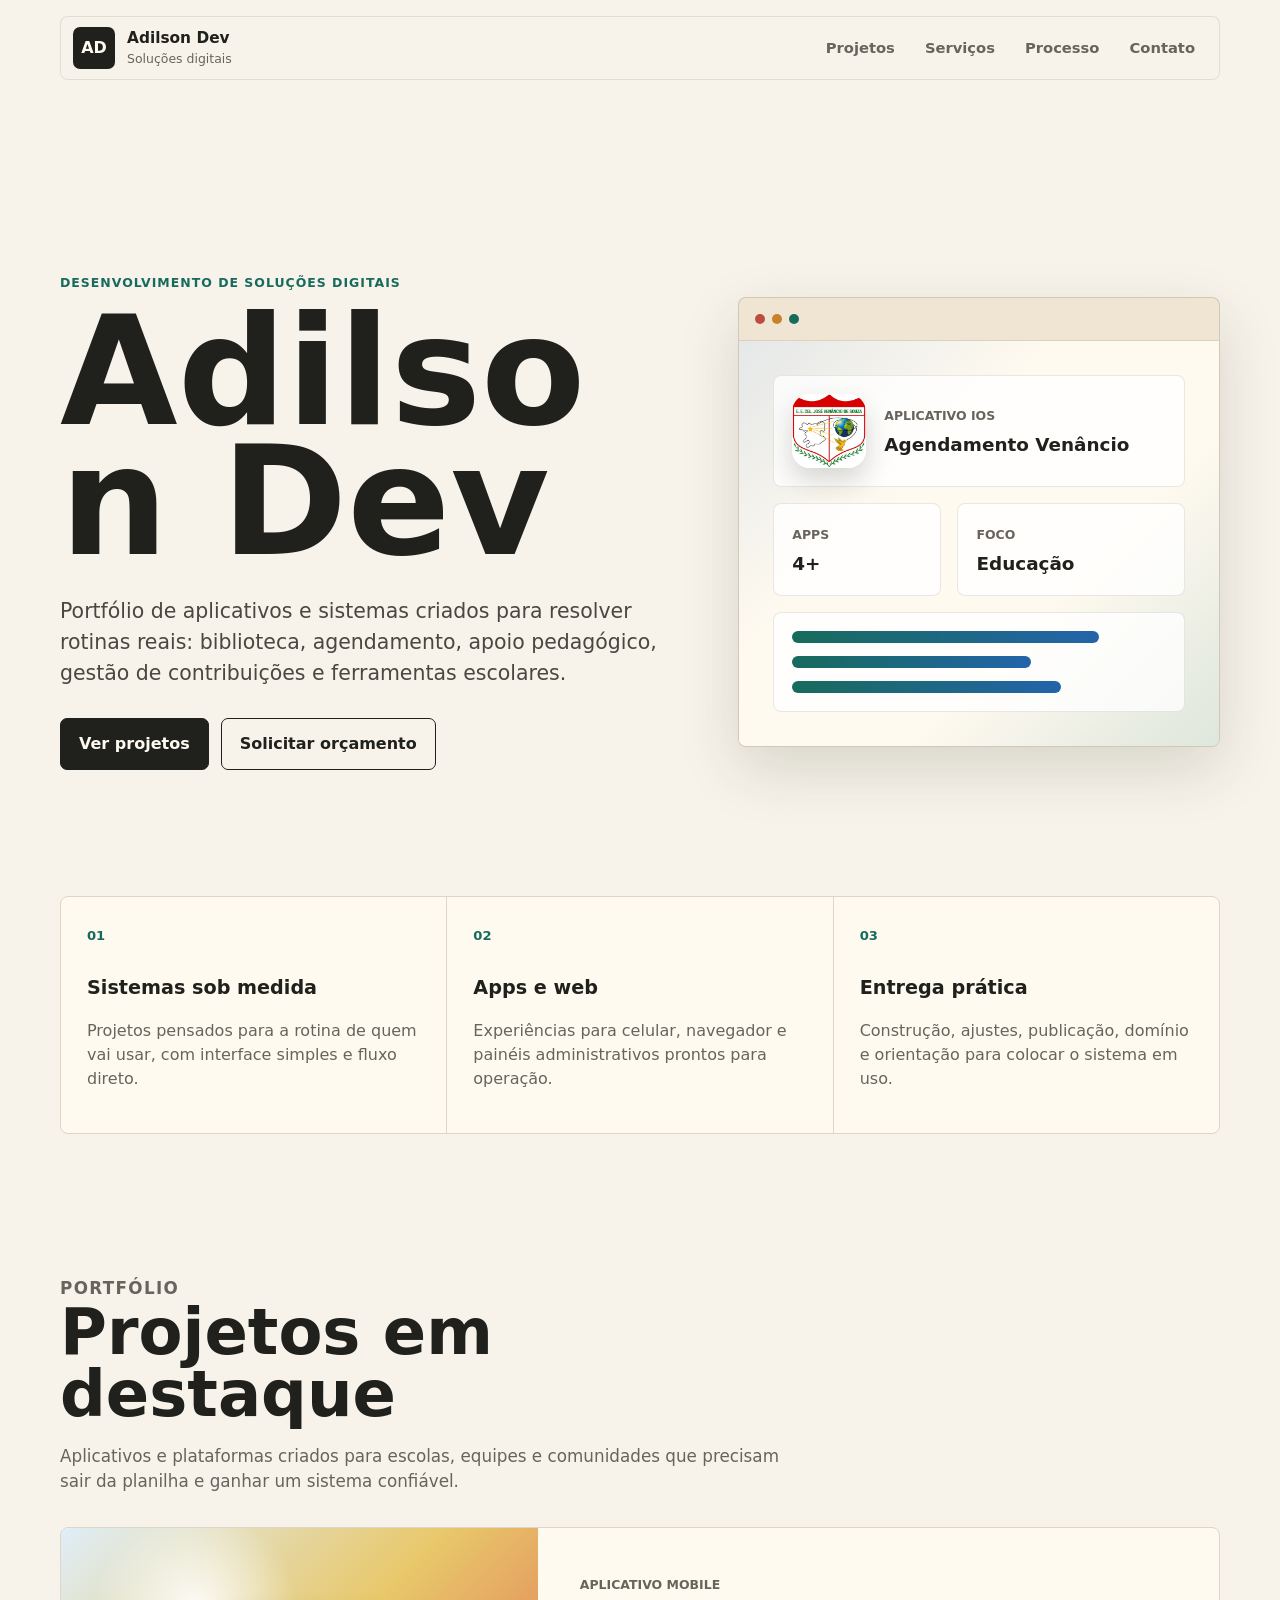
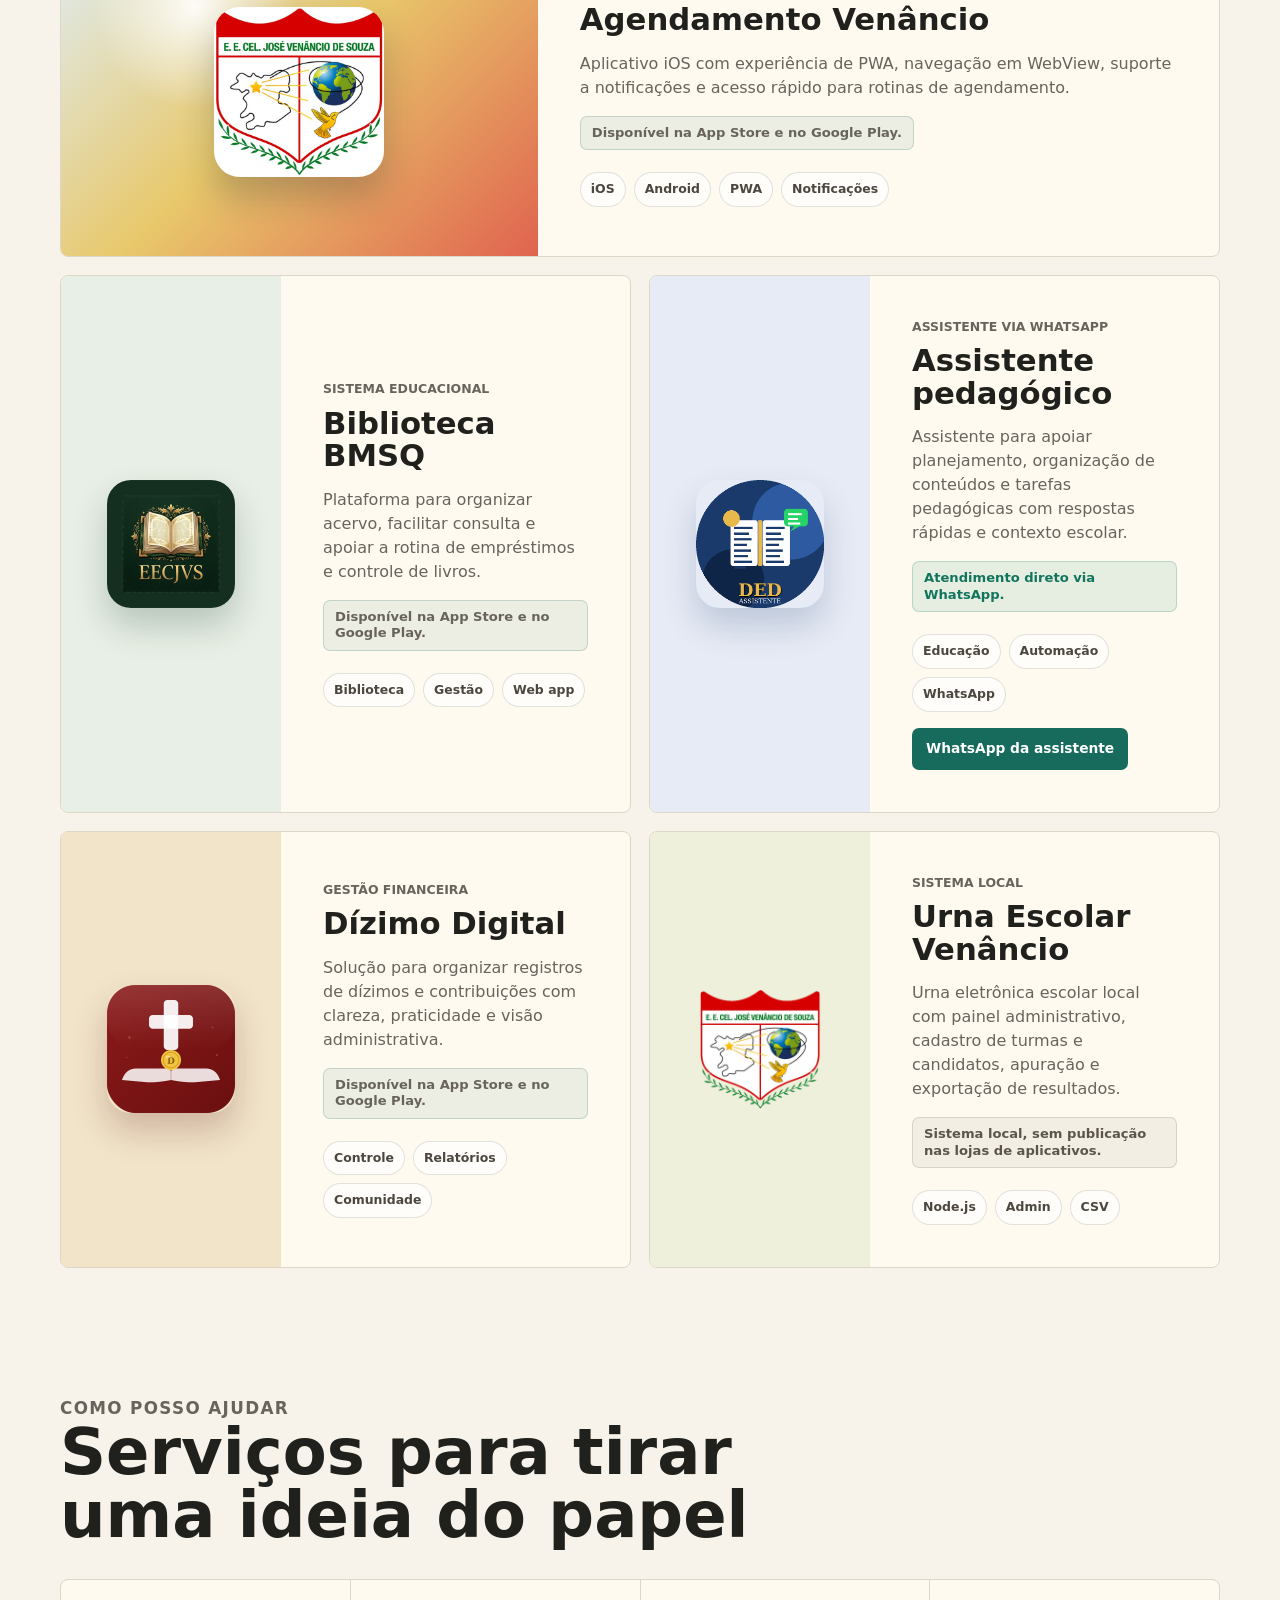
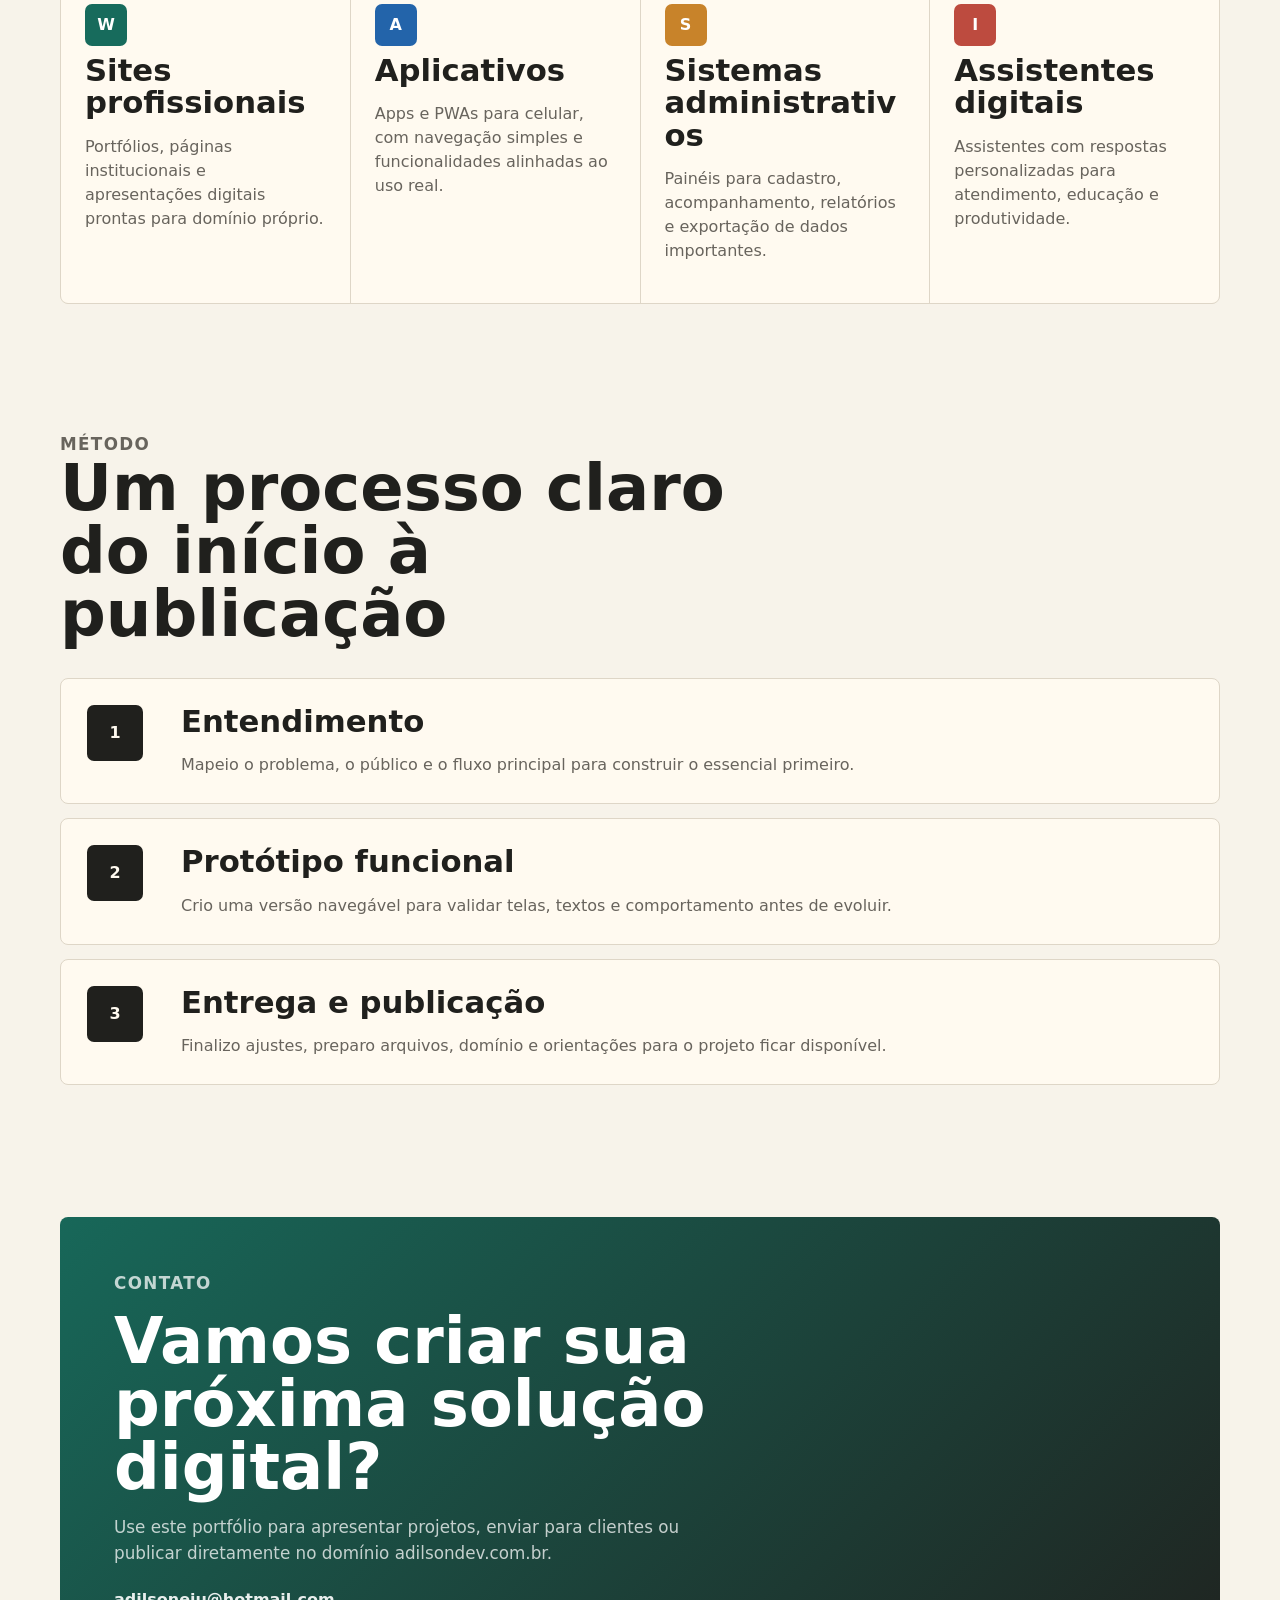
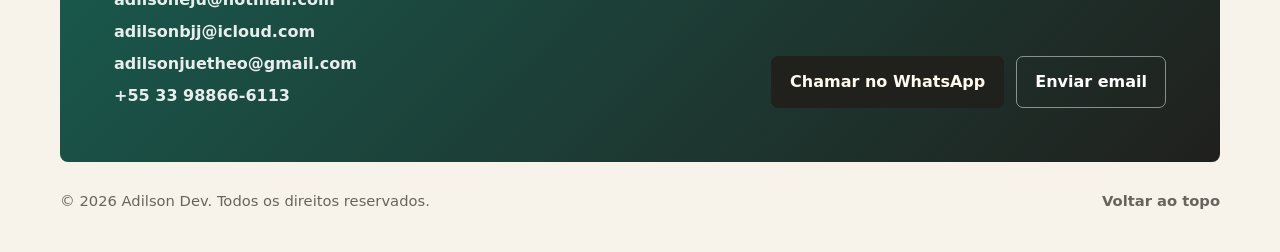
==== index.html @ 45435f34 "Initial portfolio site" ====
<!doctype html>
<html lang="pt-BR">
  <head>
    <meta charset="utf-8">
    <meta name="viewport" content="width=device-width, initial-scale=1">
    <meta name="referrer" content="strict-origin-when-cross-origin">
    <meta http-equiv="Content-Security-Policy" content="default-src 'self'; base-uri 'self'; object-src 'none'; form-action 'none'; img-src 'self' data:; script-src 'self'; style-src 'self' 'unsafe-inline'">
    <title>Adilson Dev | Aplicativos e soluções digitais</title>
    <meta name="description" content="Portfólio profissional Adilson Dev: aplicativos, sistemas educacionais, agendamentos, assistentes e soluções digitais sob medida.">
    <meta name="theme-color" content="#f7f3ea">
    <meta property="og:title" content="Adilson Dev | Portfólio">
    <meta property="og:description" content="Aplicativos e sistemas profissionais para escolas, igrejas, equipes e negócios locais.">
    <meta property="og:type" content="website">
    <meta property="og:url" content="https://adilsondev.com.br">
    <link rel="icon" href="assets/agendamento-venancio-icon.png">
    <link rel="stylesheet" href="styles.css">
  </head>
  <body>
    <header class="site-header" data-header>
      <a class="brand" href="#inicio" aria-label="Ir para o início">
        <span class="brand-mark">AD</span>
        <span>
          <strong>Adilson Dev</strong>
          <small>Soluções digitais</small>
        </span>
      </a>

      <button class="menu-button" type="button" aria-label="Abrir menu" aria-expanded="false" data-menu-button>
        <span></span>
        <span></span>
      </button>

      <nav class="main-nav" data-nav>
        <a href="#projetos">Projetos</a>
        <a href="#servicos">Serviços</a>
        <a href="#processo">Processo</a>
        <a href="#contato">Contato</a>
      </nav>
    </header>

    <main>
      <section class="hero" id="inicio">
        <div class="hero-copy reveal">
          <p class="eyebrow">Desenvolvimento de soluções digitais</p>
          <h1>Adilson Dev</h1>
          <p class="hero-text">
            Portfólio de aplicativos e sistemas criados para resolver rotinas reais:
            biblioteca, agendamento, apoio pedagógico, gestão de contribuições e ferramentas escolares.
          </p>
          <div class="hero-actions">
            <a class="button primary" href="#projetos">Ver projetos</a>
            <a class="button ghost" href="#contato">Solicitar orçamento</a>
          </div>
        </div>

        <div class="hero-visual reveal" aria-label="Prévia visual do portfólio">
          <div class="device-frame">
            <div class="device-top">
              <span></span>
              <span></span>
              <span></span>
            </div>
            <div class="dashboard-preview">
              <div class="preview-card large">
                <img src="assets/agendamento-venancio-icon.png" alt="Ícone do aplicativo Agendamento Venâncio" width="512" height="512" decoding="async" fetchpriority="high">
                <div>
                  <span>Aplicativo iOS</span>
                  <strong>Agendamento Venâncio</strong>
                </div>
              </div>
              <div class="preview-grid">
                <div class="metric">
                  <span>Apps</span>
                  <strong>4+</strong>
                </div>
                <div class="metric">
                  <span>Foco</span>
                  <strong>Educação</strong>
                </div>
              </div>
              <div class="timeline">
                <span style="--size: 82%"></span>
                <span style="--size: 64%"></span>
                <span style="--size: 72%"></span>
              </div>
            </div>
          </div>
        </div>
      </section>

      <section class="intro-band" aria-label="Resumo profissional">
        <div class="intro-item reveal">
          <span class="mini-icon">01</span>
          <strong>Sistemas sob medida</strong>
          <p>Projetos pensados para a rotina de quem vai usar, com interface simples e fluxo direto.</p>
        </div>
        <div class="intro-item reveal">
          <span class="mini-icon">02</span>
          <strong>Apps e web</strong>
          <p>Experiências para celular, navegador e painéis administrativos prontos para operação.</p>
        </div>
        <div class="intro-item reveal">
          <span class="mini-icon">03</span>
          <strong>Entrega prática</strong>
          <p>Construção, ajustes, publicação, domínio e orientação para colocar o sistema em uso.</p>
        </div>
      </section>

      <section class="section" id="projetos">
        <div class="section-heading reveal">
          <p class="eyebrow">Portfólio</p>
          <h2>Projetos em destaque</h2>
          <p>Aplicativos e plataformas criados para escolas, equipes e comunidades que precisam sair da planilha e ganhar um sistema confiável.</p>
        </div>

        <div class="projects-grid">
          <article class="project-card featured reveal">
            <div class="project-media app-gradient">
              <img src="assets/agendamento-venancio-icon.png" alt="Ícone do Agendamento Venâncio" width="512" height="512" loading="lazy" decoding="async">
            </div>
            <div class="project-content">
              <span class="project-type">Aplicativo mobile</span>
              <h3>Agendamento Venâncio</h3>
              <p>Aplicativo iOS com experiência de PWA, navegação em WebView, suporte a notificações e acesso rápido para rotinas de agendamento.</p>
              <p class="store-availability">Disponível na App Store e no Google Play.</p>
              <div class="tags">
                <span>iOS</span>
                <span>Android</span>
                <span>PWA</span>
                <span>Notificações</span>
              </div>
            </div>
          </article>

          <article class="project-card reveal">
            <div class="project-media book-mark">
              <img src="assets/biblioteca-bmsq-icon.png" alt="Ícone da Biblioteca BMSQ" width="512" height="512" loading="lazy" decoding="async">
            </div>
            <div class="project-content">
              <span class="project-type">Sistema educacional</span>
              <h3>Biblioteca BMSQ</h3>
              <p>Plataforma para organizar acervo, facilitar consulta e apoiar a rotina de empréstimos e controle de livros.</p>
              <p class="store-availability">Disponível na App Store e no Google Play.</p>
              <div class="tags">
                <span>Biblioteca</span>
                <span>Gestão</span>
                <span>Web app</span>
              </div>
            </div>
          </article>

          <article class="project-card reveal">
            <div class="project-media assistant-mark">
              <img src="assets/assistente-pedagogico-icon.png" alt="Ícone do Assistente pedagógico" width="500" height="500" loading="lazy" decoding="async">
            </div>
            <div class="project-content">
              <span class="project-type">Assistente via WhatsApp</span>
              <h3>Assistente pedagógico</h3>
              <p>Assistente para apoiar planejamento, organização de conteúdos e tarefas pedagógicas com respostas rápidas e contexto escolar.</p>
              <p class="store-availability whatsapp-only">Atendimento direto via WhatsApp.</p>
              <div class="tags">
                <span>Educação</span>
                <span>Automação</span>
                <span>WhatsApp</span>
              </div>
              <a class="project-link" href="https://wa.me/5533984468334" target="_blank" rel="noopener noreferrer">WhatsApp da assistente</a>
            </div>
          </article>

          <article class="project-card reveal">
            <div class="project-media tithe-mark">
              <img src="assets/dizimistas-icon.png" alt="Ícone do app Dizimistas" width="512" height="512" loading="lazy" decoding="async">
            </div>
            <div class="project-content">
              <span class="project-type">Gestão financeira</span>
              <h3>Dízimo Digital</h3>
              <p>Solução para organizar registros de dízimos e contribuições com clareza, praticidade e visão administrativa.</p>
              <p class="store-availability">Disponível na App Store e no Google Play.</p>
              <div class="tags">
                <span>Controle</span>
                <span>Relatórios</span>
                <span>Comunidade</span>
              </div>
            </div>
          </article>

          <article class="project-card reveal">
            <div class="project-media school-mark">
              <img src="assets/brasao-escola.png" alt="Brasão da Escola Estadual Cel. José Venâncio de Souza" width="512" height="512" loading="lazy" decoding="async">
            </div>
            <div class="project-content">
              <span class="project-type">Sistema local</span>
              <h3>Urna Escolar Venâncio</h3>
              <p>Urna eletrônica escolar local com painel administrativo, cadastro de turmas e candidatos, apuração e exportação de resultados.</p>
              <p class="store-availability local-only">Sistema local, sem publicação nas lojas de aplicativos.</p>
              <div class="tags">
                <span>Node.js</span>
                <span>Admin</span>
                <span>CSV</span>
              </div>
            </div>
          </article>
        </div>
      </section>

      <section class="section services-section" id="servicos">
        <div class="section-heading reveal">
          <p class="eyebrow">Como posso ajudar</p>
          <h2>Serviços para tirar uma ideia do papel</h2>
        </div>
        <div class="services-grid">
          <article class="service reveal">
            <span class="service-icon">W</span>
            <h3>Sites profissionais</h3>
            <p>Portfólios, páginas institucionais e apresentações digitais prontas para domínio próprio.</p>
          </article>
          <article class="service reveal">
            <span class="service-icon">A</span>
            <h3>Aplicativos</h3>
            <p>Apps e PWAs para celular, com navegação simples e funcionalidades alinhadas ao uso real.</p>
          </article>
          <article class="service reveal">
            <span class="service-icon">S</span>
            <h3>Sistemas administrativos</h3>
            <p>Painéis para cadastro, acompanhamento, relatórios e exportação de dados importantes.</p>
          </article>
          <article class="service reveal">
            <span class="service-icon">I</span>
            <h3>Assistentes digitais</h3>
            <p>Assistentes com respostas personalizadas para atendimento, educação e produtividade.</p>
          </article>
        </div>
      </section>

      <section class="section process-section" id="processo">
        <div class="section-heading reveal">
          <p class="eyebrow">Método</p>
          <h2>Um processo claro do início à publicação</h2>
        </div>
        <div class="process-list">
          <div class="process-step reveal">
            <span>1</span>
            <div>
              <h3>Entendimento</h3>
              <p>Mapeio o problema, o público e o fluxo principal para construir o essencial primeiro.</p>
            </div>
          </div>
          <div class="process-step reveal">
            <span>2</span>
            <div>
              <h3>Protótipo funcional</h3>
              <p>Crio uma versão navegável para validar telas, textos e comportamento antes de evoluir.</p>
            </div>
          </div>
          <div class="process-step reveal">
            <span>3</span>
            <div>
              <h3>Entrega e publicação</h3>
              <p>Finalizo ajustes, preparo arquivos, domínio e orientações para o projeto ficar disponível.</p>
            </div>
          </div>
        </div>
      </section>

      <section class="contact-section" id="contato">
        <div class="contact-copy reveal">
          <p class="eyebrow">Contato</p>
          <h2>Vamos criar sua próxima solução digital?</h2>
          <p>Use este portfólio para apresentar projetos, enviar para clientes ou publicar diretamente no domínio adilsondev.com.br.</p>
          <div class="contact-list" aria-label="Lista de contatos">
            <a href="mailto:adilsoneju@hotmail.com">adilsoneju@hotmail.com</a>
            <a href="mailto:adilsonbjj@icloud.com">adilsonbjj@icloud.com</a>
            <a href="mailto:adilsonjuetheo@gmail.com">adilsonjuetheo@gmail.com</a>
            <a href="tel:+5533988866113">+55 33 98866-6113</a>
          </div>
        </div>
        <div class="contact-actions reveal">
          <a class="button primary" href="https://wa.me/5533988866113" target="_blank" rel="noopener noreferrer">Chamar no WhatsApp</a>
          <a class="button ghost light" href="mailto:adilsoneju@hotmail.com">Enviar email</a>
        </div>
      </section>
    </main>

    <footer class="site-footer">
      <p>© <span data-year></span> Adilson Dev. Todos os direitos reservados.</p>
      <a href="#inicio">Voltar ao topo</a>
    </footer>

    <script src="script.js"></script>
  </body>
</html>
---- styles.css ----
:root {
  --ink: #20201d;
  --muted: #68645d;
  --paper: #f7f3ea;
  --paper-strong: #fffaf0;
  --line: #ded6c7;
  --green: #176b5c;
  --blue: #2364aa;
  --amber: #c8832a;
  --coral: #bd4b3f;
  --white: #ffffff;
  --shadow: 0 22px 60px rgba(42, 38, 30, 0.15);
}

* {
  box-sizing: border-box;
}

html {
  scroll-behavior: smooth;
}

body {
  margin: 0;
  background: var(--paper);
  color: var(--ink);
  font-family: Inter, ui-sans-serif, system-ui, -apple-system, BlinkMacSystemFont, "Segoe UI", sans-serif;
  line-height: 1.5;
}

img {
  display: block;
  max-width: 100%;
  height: auto;
}

a {
  color: inherit;
  text-decoration: none;
}

.site-header {
  position: sticky;
  top: 0;
  z-index: 20;
  display: flex;
  align-items: center;
  justify-content: space-between;
  gap: 24px;
  width: min(1160px, calc(100% - 32px));
  margin: 16px auto 0;
  padding: 10px 12px;
  border: 1px solid rgba(32, 32, 29, 0.1);
  border-radius: 8px;
  background: rgba(247, 243, 234, 0.88);
  backdrop-filter: blur(18px);
  transition: box-shadow 180ms ease, transform 180ms ease;
}

.site-header.is-scrolled {
  box-shadow: 0 16px 40px rgba(31, 28, 22, 0.12);
}

.brand {
  display: flex;
  align-items: center;
  gap: 12px;
  min-width: 0;
}

.brand-mark {
  display: grid;
  place-items: center;
  width: 42px;
  height: 42px;
  border-radius: 7px;
  background: var(--ink);
  color: var(--paper-strong);
  font-weight: 800;
  letter-spacing: 0;
}

.brand strong,
.brand small {
  display: block;
}

.brand strong {
  font-size: 0.96rem;
}

.brand small {
  color: var(--muted);
  font-size: 0.78rem;
}

.main-nav {
  display: flex;
  align-items: center;
  gap: 6px;
}

.main-nav a {
  min-height: 40px;
  padding: 10px 12px;
  border-radius: 7px;
  color: var(--muted);
  font-size: 0.92rem;
  font-weight: 700;
}

.main-nav a:hover {
  background: rgba(32, 32, 29, 0.06);
  color: var(--ink);
}

.menu-button {
  display: none;
  width: 42px;
  height: 42px;
  border: 1px solid var(--line);
  border-radius: 7px;
  background: var(--paper-strong);
  cursor: pointer;
}

.menu-button span {
  display: block;
  width: 18px;
  height: 2px;
  margin: 5px auto;
  background: var(--ink);
}

.hero {
  display: grid;
  grid-template-columns: minmax(0, 1.02fr) minmax(360px, 0.8fr);
  gap: clamp(28px, 5vw, 72px);
  align-items: center;
  width: min(1160px, calc(100% - 32px));
  min-height: calc(100svh - 84px);
  margin: 0 auto;
  padding: clamp(56px, 9vw, 112px) 0 44px;
}

.eyebrow {
  margin: 0 0 14px;
  color: var(--green);
  font-size: 0.78rem;
  font-weight: 900;
  letter-spacing: 0.08em;
  text-transform: uppercase;
}

h1,
h2,
h3,
p {
  overflow-wrap: anywhere;
}

h1 {
  max-width: 780px;
  margin: 0;
  font-size: clamp(4.2rem, 12vw, 9.5rem);
  line-height: 0.86;
  letter-spacing: 0;
}

.hero-text {
  max-width: 680px;
  margin: 28px 0 0;
  color: #4a4741;
  font-size: clamp(1.05rem, 1.8vw, 1.28rem);
}

.hero-actions,
.contact-actions {
  display: flex;
  flex-wrap: wrap;
  gap: 12px;
  margin-top: 30px;
}

.button {
  display: inline-flex;
  align-items: center;
  justify-content: center;
  min-height: 48px;
  padding: 13px 18px;
  border: 1px solid var(--ink);
  border-radius: 7px;
  font-weight: 900;
  transition: transform 160ms ease, box-shadow 160ms ease, background 160ms ease;
}

.button:hover {
  transform: translateY(-2px);
  box-shadow: 0 14px 28px rgba(32, 32, 29, 0.16);
}

.button.primary {
  background: var(--ink);
  color: var(--paper-strong);
}

.button.ghost {
  background: transparent;
}

.button.light {
  border-color: rgba(255, 255, 255, 0.48);
  color: var(--white);
}

.hero-visual {
  min-width: 0;
}

.device-frame {
  overflow: hidden;
  border: 1px solid rgba(32, 32, 29, 0.14);
  border-radius: 8px;
  background: #efe5d2;
  box-shadow: var(--shadow);
}

.device-top {
  display: flex;
  gap: 7px;
  padding: 16px;
  border-bottom: 1px solid rgba(32, 32, 29, 0.1);
}

.device-top span {
  width: 10px;
  height: 10px;
  border-radius: 50%;
  background: var(--coral);
}

.device-top span:nth-child(2) {
  background: var(--amber);
}

.device-top span:nth-child(3) {
  background: var(--green);
}

.dashboard-preview {
  display: grid;
  gap: 16px;
  padding: clamp(18px, 4vw, 34px);
  background:
    linear-gradient(135deg, rgba(35, 100, 170, 0.12), transparent 36%),
    linear-gradient(315deg, rgba(23, 107, 92, 0.14), transparent 36%),
    var(--paper-strong);
}

.preview-card,
.metric,
.timeline {
  border: 1px solid rgba(32, 32, 29, 0.1);
  border-radius: 8px;
  background: rgba(255, 255, 255, 0.78);
}

.preview-card.large {
  display: flex;
  align-items: center;
  gap: 18px;
  padding: 18px;
}

.preview-card img {
  width: 74px;
  height: 74px;
  border-radius: 18px;
  box-shadow: 0 12px 26px rgba(32, 32, 29, 0.18);
}

.preview-card span,
.metric span,
.project-type {
  color: var(--muted);
  font-size: 0.78rem;
  font-weight: 900;
  text-transform: uppercase;
}

.preview-card strong,
.metric strong {
  display: block;
  margin-top: 4px;
  font-size: 1.15rem;
}

.preview-grid {
  display: grid;
  grid-template-columns: 0.85fr 1.15fr;
  gap: 16px;
}

.metric {
  padding: 18px;
}

.timeline {
  display: grid;
  gap: 13px;
  padding: 18px;
}

.timeline span {
  display: block;
  width: var(--size);
  height: 12px;
  border-radius: 999px;
  background: linear-gradient(90deg, var(--green), var(--blue));
}

.intro-band,
.section,
.contact-section,
.site-footer {
  width: min(1160px, calc(100% - 32px));
  margin-inline: auto;
}

.intro-band {
  display: grid;
  grid-template-columns: repeat(3, 1fr);
  gap: 1px;
  overflow: hidden;
  border: 1px solid var(--line);
  border-radius: 8px;
  background: var(--line);
}

.intro-item {
  min-height: 190px;
  padding: 26px;
  background: var(--paper-strong);
}

.mini-icon {
  display: inline-flex;
  margin-bottom: 28px;
  color: var(--green);
  font-size: 0.82rem;
  font-weight: 900;
}

.intro-item strong {
  display: block;
  font-size: 1.2rem;
}

.intro-item p,
.section-heading p,
.project-content p,
.service p,
.process-step p,
.contact-copy p {
  color: var(--muted);
}

.section {
  padding: clamp(72px, 10vw, 124px) 0 0;
}

.section-heading {
  max-width: 720px;
  margin-bottom: 32px;
}

.section-heading h2,
.contact-copy h2 {
  margin: 0;
  font-size: clamp(2.1rem, 5vw, 4.6rem);
  line-height: 0.98;
  letter-spacing: 0;
}

.section-heading p {
  margin: 18px 0 0;
  font-size: 1.05rem;
}

.projects-grid {
  display: grid;
  grid-template-columns: repeat(2, minmax(0, 1fr));
  gap: 18px;
}

.project-card {
  display: grid;
  grid-template-columns: minmax(220px, 0.45fr) minmax(0, 1fr);
  min-height: 278px;
  overflow: hidden;
  border: 1px solid var(--line);
  border-radius: 8px;
  background: var(--paper-strong);
}

.project-card.featured {
  grid-column: 1 / -1;
  grid-template-columns: minmax(280px, 0.7fr) minmax(0, 1fr);
  min-height: 330px;
}

.project-media {
  display: grid;
  place-items: center;
  min-height: 100%;
  padding: 28px;
}

.project-media img {
  width: min(170px, 78%);
  aspect-ratio: 1;
  object-fit: cover;
  border-radius: 26px;
  box-shadow: 0 20px 34px rgba(25, 39, 48, 0.24);
}

.app-gradient {
  background:
    radial-gradient(circle at 28% 24%, rgba(255, 255, 255, 0.9), transparent 24%),
    linear-gradient(135deg, #dfeef8, #e8c86b 48%, #e0634f);
}

.book-mark,
.assistant-mark,
.tithe-mark,
.school-mark {
  background: #e8efe6;
}

.assistant-mark {
  background: #e7ebf5;
}

.tithe-mark {
  background: #f1e4c9;
}

.school-mark {
  background: #eef0dc;
}

.book-mark span,
.assistant-mark span,
.tithe-mark span {
  display: grid;
  place-items: center;
  width: 104px;
  height: 104px;
  border: 1px solid rgba(32, 32, 29, 0.14);
  border-radius: 24px;
  background: var(--paper-strong);
  color: var(--ink);
  font-size: 1.5rem;
  font-weight: 900;
  box-shadow: 0 18px 34px rgba(32, 32, 29, 0.14);
}

.school-mark img {
  width: min(160px, 74%);
  object-fit: contain;
  border-radius: 0;
  box-shadow: none;
}

.book-mark img {
  width: min(176px, 78%);
  border-radius: 24px;
  box-shadow: 0 18px 34px rgba(12, 48, 31, 0.22);
}

.assistant-mark img {
  width: min(176px, 78%);
  border-radius: 24px;
  box-shadow: 0 18px 34px rgba(24, 58, 108, 0.2);
}

.tithe-mark img {
  width: min(176px, 78%);
  border-radius: 24px;
  box-shadow: 0 18px 34px rgba(92, 14, 15, 0.22);
}

.project-content {
  display: flex;
  flex-direction: column;
  justify-content: center;
  min-width: 0;
  padding: clamp(24px, 4vw, 42px);
}

.project-content h3,
.service h3,
.process-step h3 {
  margin: 8px 0 0;
  font-size: clamp(1.35rem, 2.4vw, 2rem);
  line-height: 1.06;
}

.project-content p {
  margin: 16px 0 0;
}

.store-availability {
  display: inline-flex;
  align-items: center;
  align-self: flex-start;
  margin-top: 14px;
  padding: 8px 11px;
  border: 1px solid rgba(23, 107, 92, 0.2);
  border-radius: 7px;
  background: rgba(23, 107, 92, 0.08);
  color: var(--green);
  font-size: 0.82rem;
  font-weight: 850;
  line-height: 1.25;
}

.store-availability.local-only {
  border-color: rgba(104, 100, 93, 0.2);
  background: rgba(104, 100, 93, 0.08);
  color: #5b554d;
}

.store-availability.whatsapp-only {
  border-color: rgba(18, 124, 95, 0.22);
  background: rgba(18, 124, 95, 0.1);
  color: #11755d;
}

.tags {
  display: flex;
  flex-wrap: wrap;
  gap: 8px;
  margin-top: 22px;
}

.tags span {
  padding: 7px 10px;
  border: 1px solid rgba(32, 32, 29, 0.13);
  border-radius: 999px;
  background: rgba(255, 255, 255, 0.62);
  color: #4b463e;
  font-size: 0.78rem;
  font-weight: 800;
}

.project-link {
  display: inline-flex;
  align-items: center;
  justify-content: center;
  align-self: flex-start;
  min-height: 42px;
  margin-top: 16px;
  padding: 10px 14px;
  border-radius: 7px;
  background: var(--green);
  color: var(--white);
  font-size: 0.86rem;
  font-weight: 900;
}

.services-section {
  padding-top: 110px;
}

.services-grid {
  display: grid;
  grid-template-columns: repeat(4, 1fr);
  border: 1px solid var(--line);
  border-radius: 8px;
  overflow: hidden;
  background: var(--line);
  gap: 1px;
}

.service {
  min-height: 250px;
  padding: 24px;
  background: var(--paper-strong);
}

.service-icon {
  display: grid;
  place-items: center;
  width: 42px;
  height: 42px;
  border-radius: 7px;
  background: var(--green);
  color: var(--white);
  font-weight: 900;
}

.service:nth-child(2) .service-icon {
  background: var(--blue);
}

.service:nth-child(3) .service-icon {
  background: var(--amber);
}

.service:nth-child(4) .service-icon {
  background: var(--coral);
}

.process-section {
  padding-top: 110px;
}

.process-list {
  display: grid;
  gap: 14px;
}

.process-step {
  display: grid;
  grid-template-columns: 72px minmax(0, 1fr);
  gap: 22px;
  align-items: start;
  padding: 26px;
  border: 1px solid var(--line);
  border-radius: 8px;
  background: var(--paper-strong);
}

.process-step > span {
  display: grid;
  place-items: center;
  width: 56px;
  height: 56px;
  border-radius: 7px;
  background: var(--ink);
  color: var(--paper-strong);
  font-weight: 900;
}

.process-step h3 {
  margin-top: 0;
}

.process-step p {
  margin-bottom: 0;
}

.contact-section {
  display: grid;
  grid-template-columns: minmax(0, 1fr) auto;
  gap: 28px;
  align-items: end;
  margin-top: clamp(80px, 12vw, 132px);
  padding: clamp(30px, 6vw, 54px);
  border-radius: 8px;
  background:
    linear-gradient(135deg, rgba(23, 107, 92, 0.95), rgba(32, 32, 29, 0.98)),
    var(--ink);
  color: var(--white);
}

.contact-section .eyebrow,
.contact-copy p {
  color: rgba(255, 255, 255, 0.74);
}

.contact-copy {
  max-width: 760px;
}

.contact-copy p {
  font-size: 1.05rem;
}

.contact-list {
  display: grid;
  gap: 8px;
  margin-top: 22px;
}

.contact-list a {
  color: rgba(255, 255, 255, 0.9);
  font-weight: 800;
}

.site-footer {
  display: flex;
  justify-content: space-between;
  gap: 18px;
  padding: 28px 0 40px;
  color: var(--muted);
  font-size: 0.92rem;
}

.site-footer p {
  margin: 0;
}

.site-footer a {
  font-weight: 800;
}

.reveal {
  opacity: 1;
  transform: none;
}

.js .reveal {
  opacity: 0;
  transform: translateY(18px);
  transition: opacity 520ms ease, transform 520ms ease;
}

.js .reveal.is-visible {
  opacity: 1;
  transform: translateY(0);
}

@media (max-width: 920px) {
  .hero {
    grid-template-columns: 1fr;
    min-height: auto;
  }

  .hero-visual {
    max-width: 620px;
  }

  .intro-band,
  .services-grid {
    grid-template-columns: 1fr 1fr;
  }

  .projects-grid,
  .project-card,
  .project-card.featured,
  .contact-section {
    grid-template-columns: 1fr;
  }

  .project-media {
    min-height: 220px;
  }

  .contact-actions {
    justify-content: flex-start;
  }
}

@media (max-width: 680px) {
  .site-header {
    width: calc(100% - 20px);
    margin-top: 10px;
  }

  .menu-button {
    display: block;
    flex: 0 0 auto;
  }

  .main-nav {
    position: absolute;
    top: calc(100% + 8px);
    right: 0;
    left: 0;
    display: none;
    flex-direction: column;
    align-items: stretch;
    padding: 8px;
    border: 1px solid var(--line);
    border-radius: 8px;
    background: var(--paper-strong);
    box-shadow: 0 18px 42px rgba(32, 32, 29, 0.15);
  }

  .main-nav.is-open {
    display: flex;
  }

  .main-nav a {
    width: 100%;
  }

  h1 {
    font-size: clamp(3.3rem, 21vw, 5.4rem);
  }

  .hero,
  .intro-band,
  .section,
  .contact-section,
  .site-footer {
    width: calc(100% - 20px);
  }

  .hero {
    padding-top: 46px;
  }

  .hero-actions,
  .contact-actions,
  .button {
    width: 100%;
  }

  .preview-grid,
  .intro-band,
  .services-grid,
  .process-step {
    grid-template-columns: 1fr;
  }

  .project-card,
  .project-card.featured {
    min-height: auto;
  }

  .project-media {
    min-height: 190px;
  }

  .site-footer {
    flex-direction: column;
  }
}

@media (prefers-reduced-motion: reduce) {
  *,
  *::before,
  *::after {
    scroll-behavior: auto !important;
    transition-duration: 1ms !important;
    animation-duration: 1ms !important;
  }

  .reveal {
    opacity: 1;
    transform: none;
  }
}
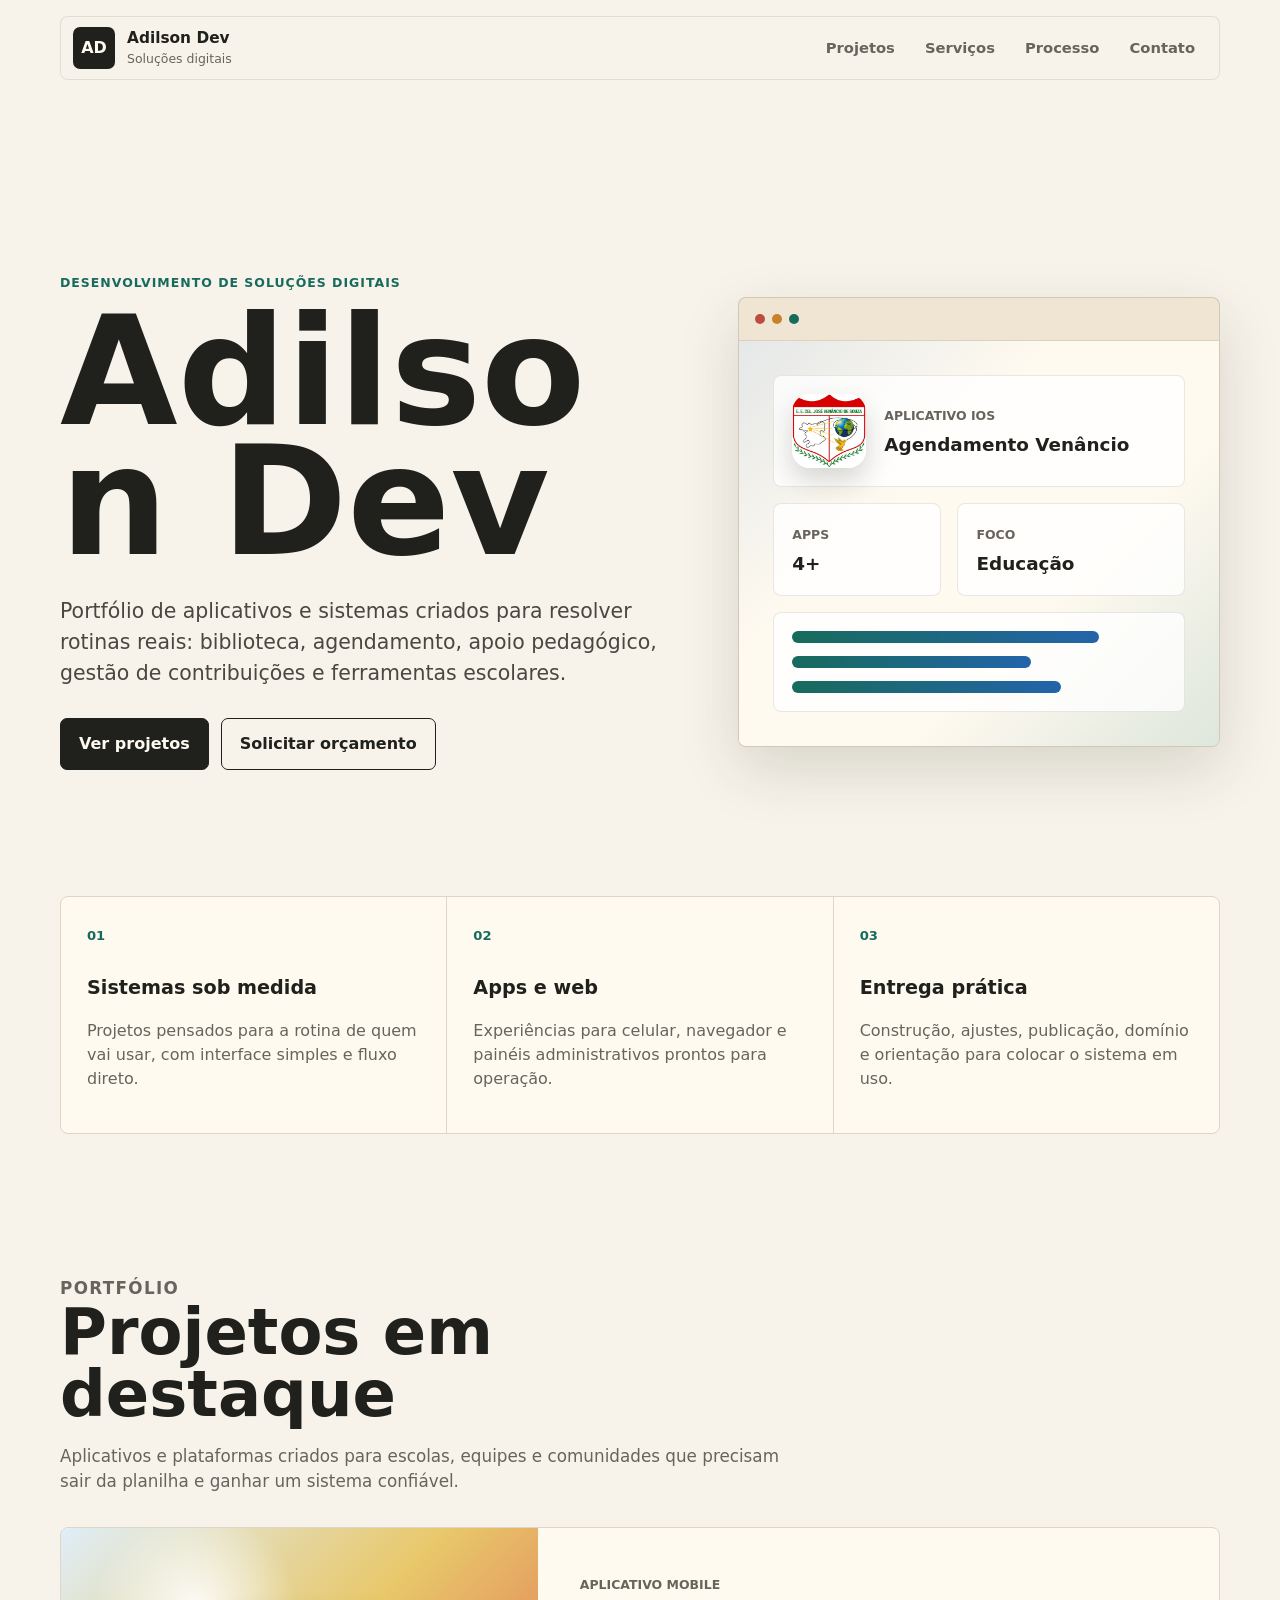
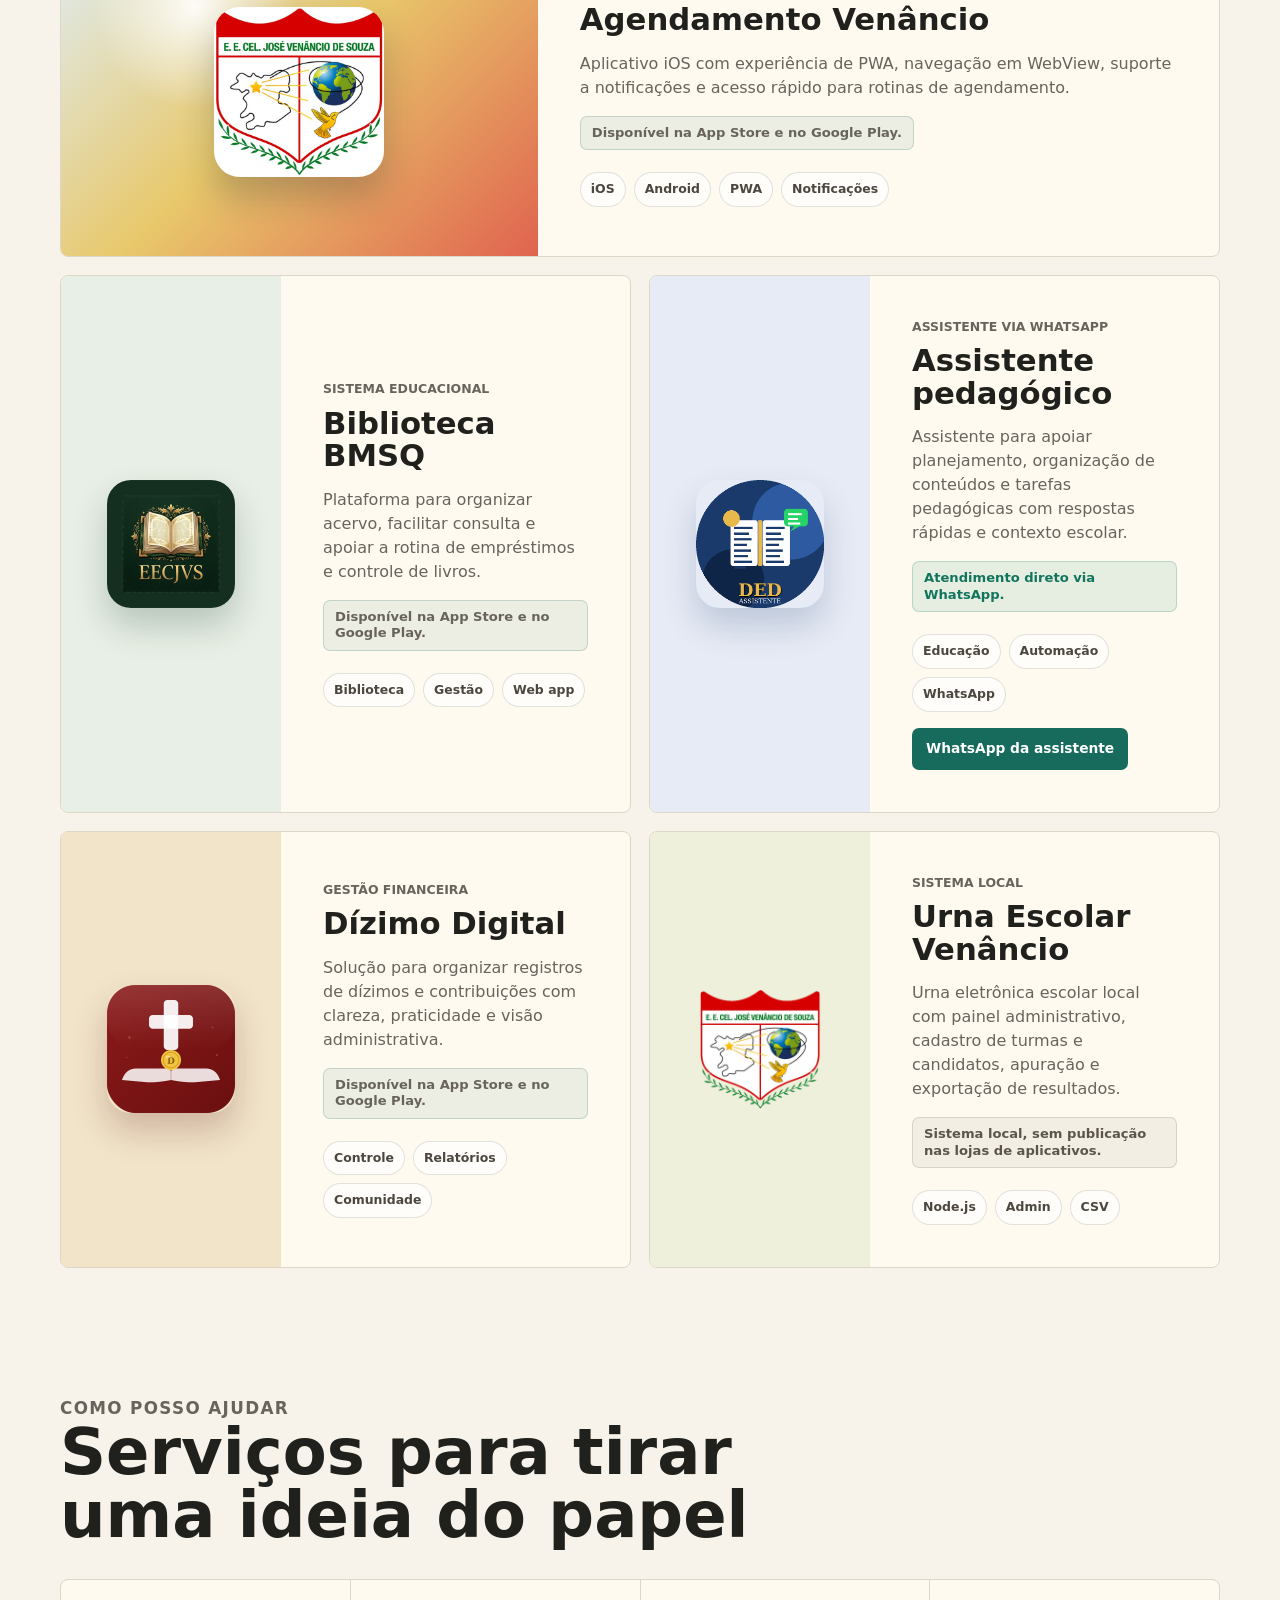
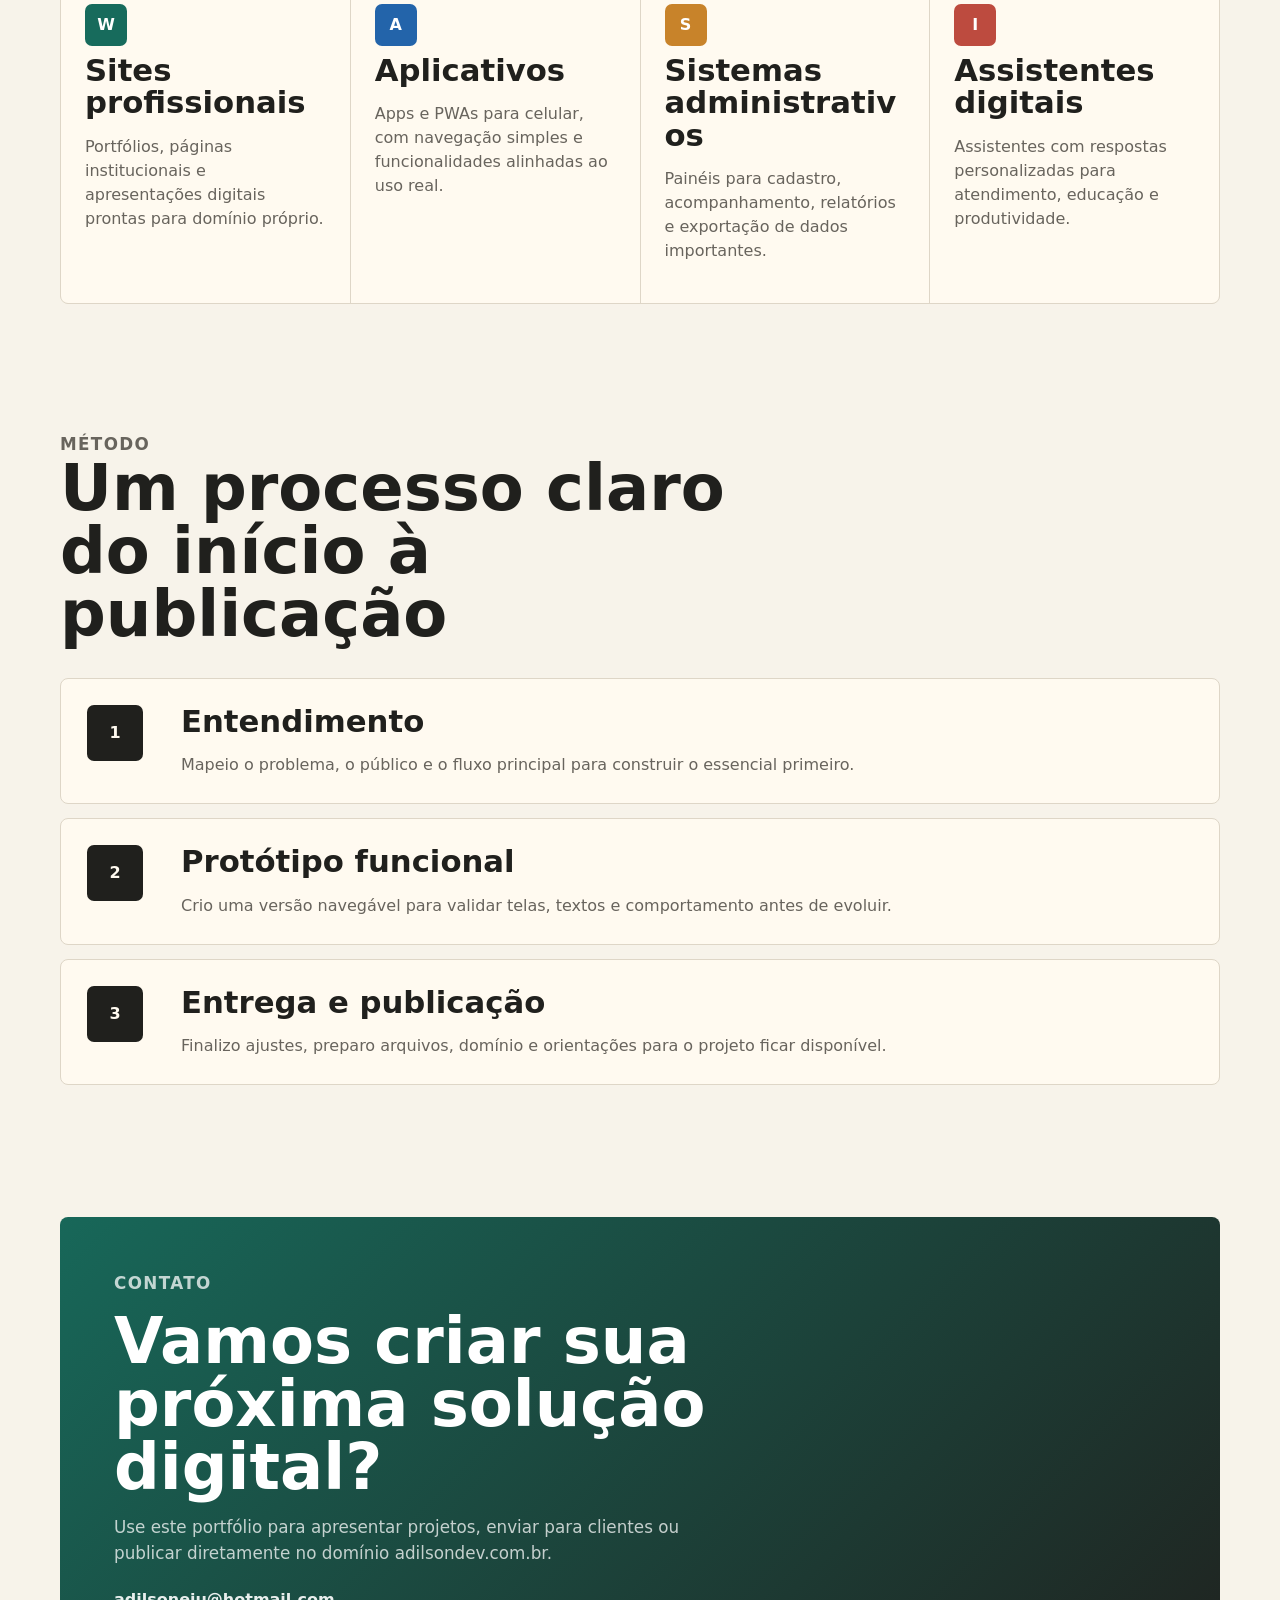
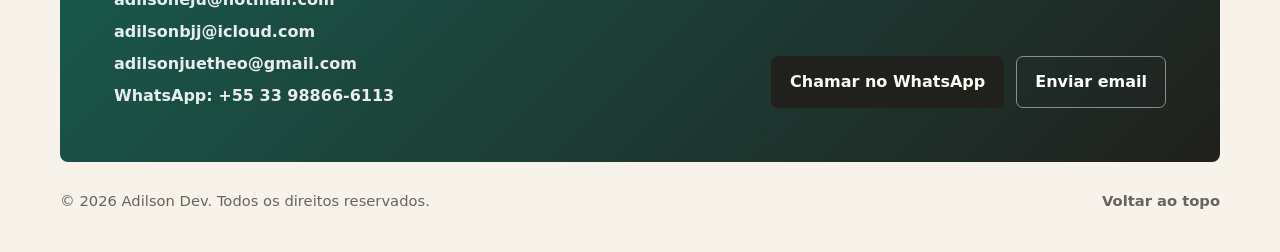
==== commit e723e829: "Clarify contact phone label" ====
--- a/index.html
+++ b/index.html
@@ -163,7 +163,7 @@
                 <span>Automação</span>
                 <span>WhatsApp</span>
               </div>
-              <a class="project-link" href="https://wa.me/5533984468334" target="_blank" rel="noopener noreferrer">WhatsApp da assistente</a>
+              <a class="project-link" href="https://wa.me/5533988866113" target="_blank" rel="noopener noreferrer">WhatsApp da assistente</a>
             </div>
           </article>
 
@@ -271,7 +271,7 @@
             <a href="mailto:adilsoneju@hotmail.com">adilsoneju@hotmail.com</a>
             <a href="mailto:adilsonbjj@icloud.com">adilsonbjj@icloud.com</a>
             <a href="mailto:adilsonjuetheo@gmail.com">adilsonjuetheo@gmail.com</a>
-            <a href="tel:+5533988866113">+55 33 98866-6113</a>
+            <a href="tel:+5533988866113">WhatsApp: +55 33 98866-6113</a>
           </div>
         </div>
         <div class="contact-actions reveal">
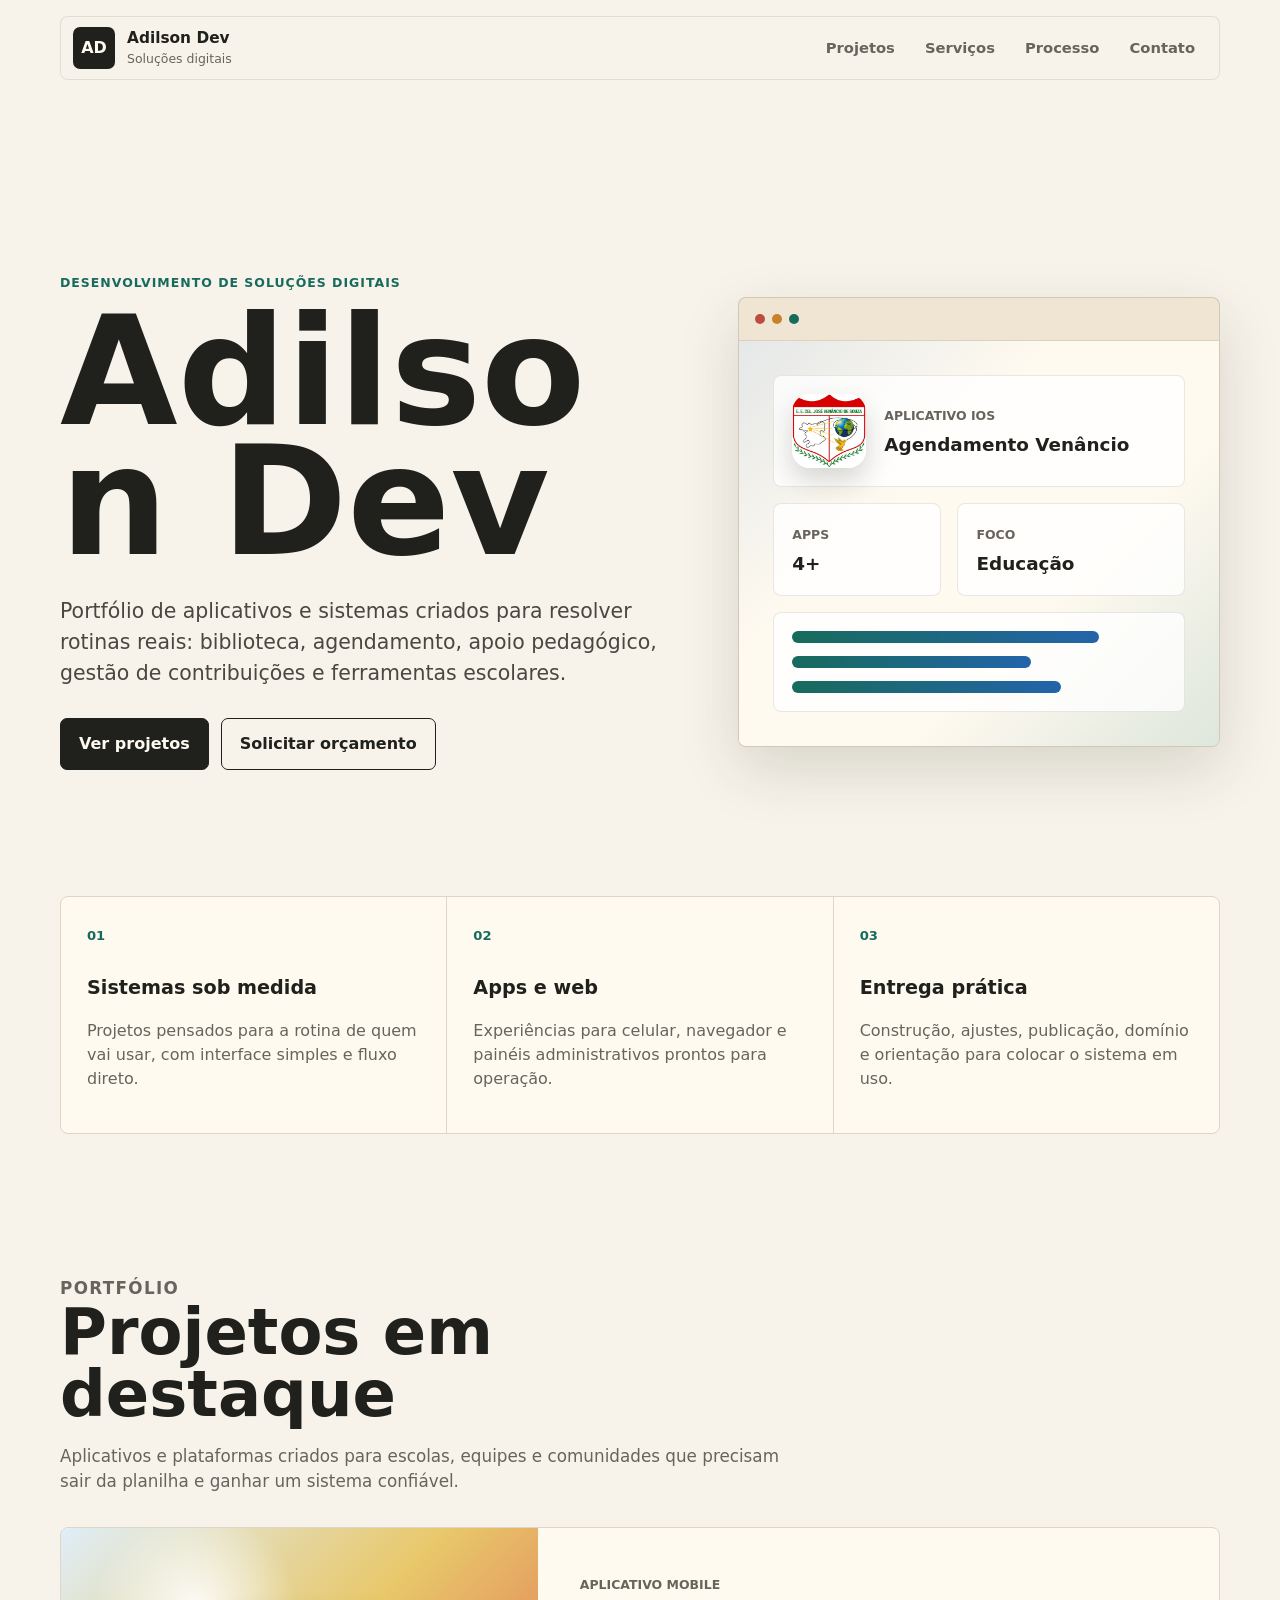
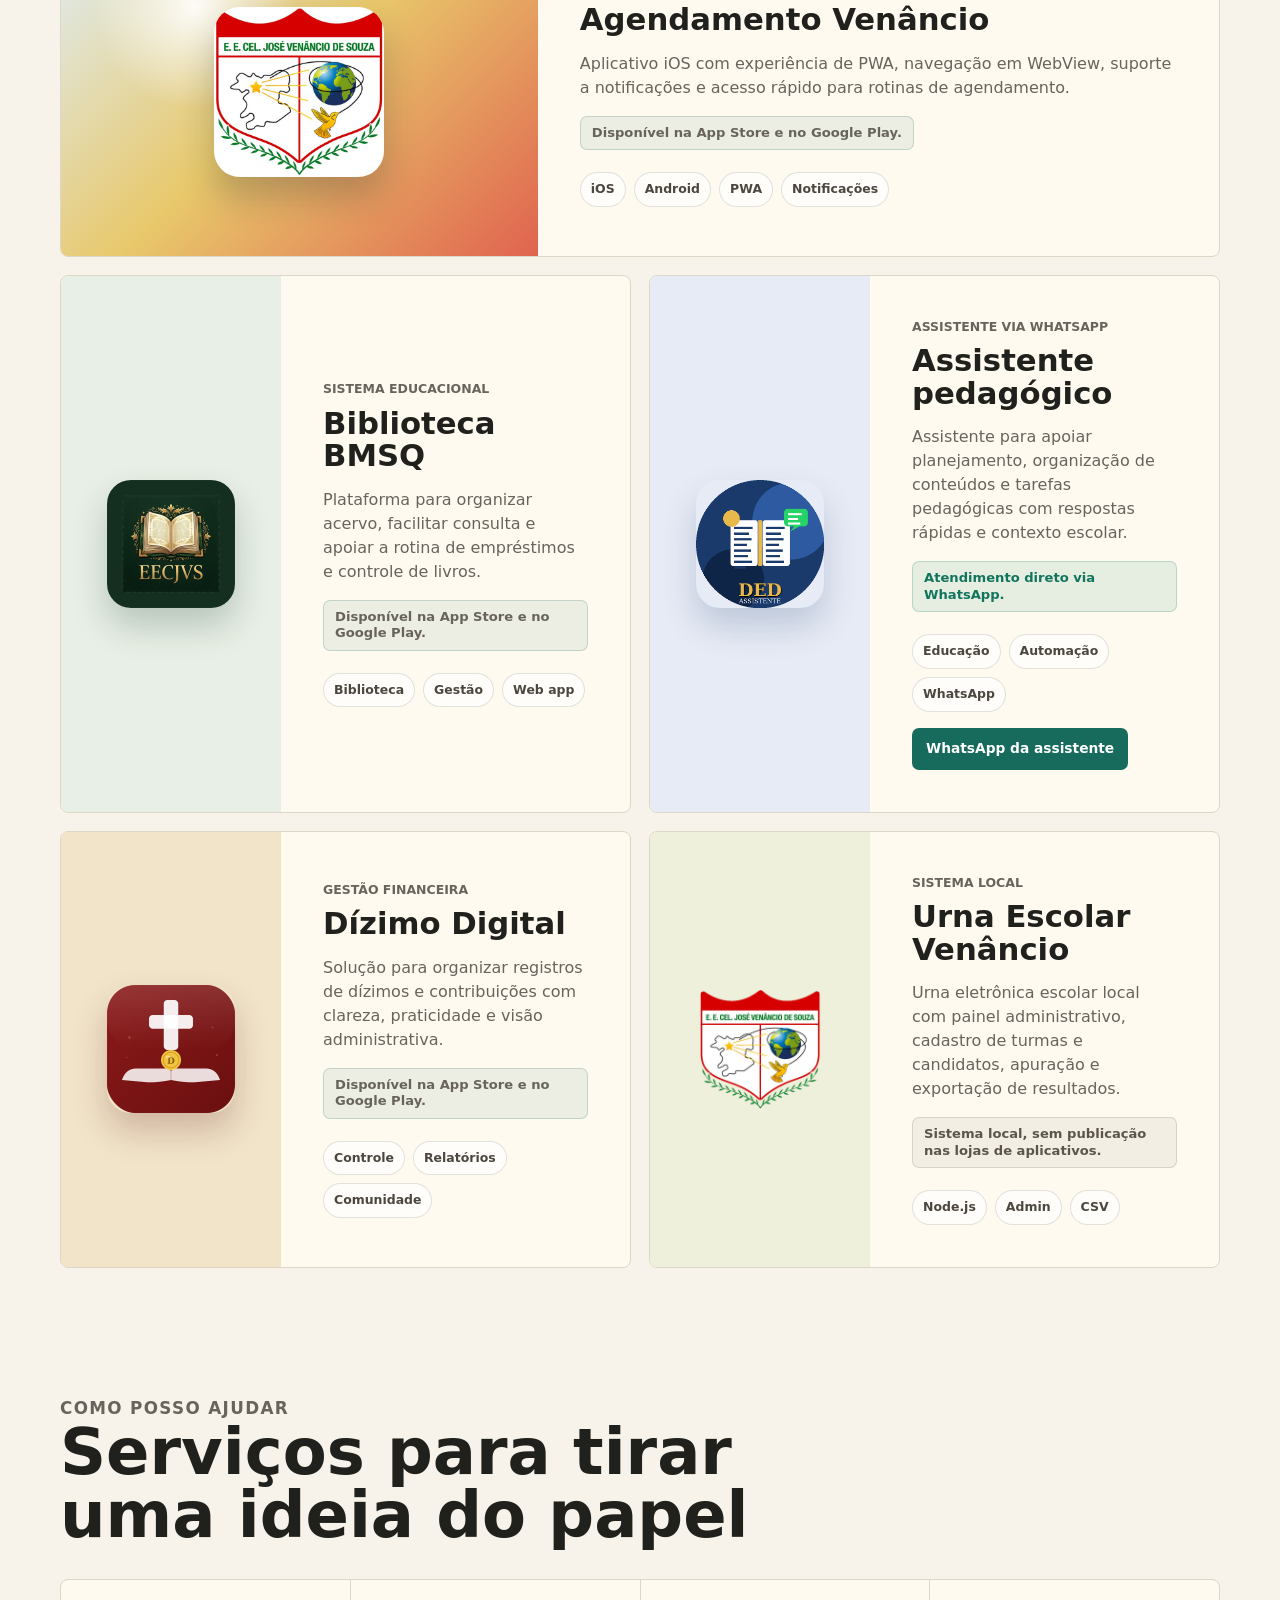
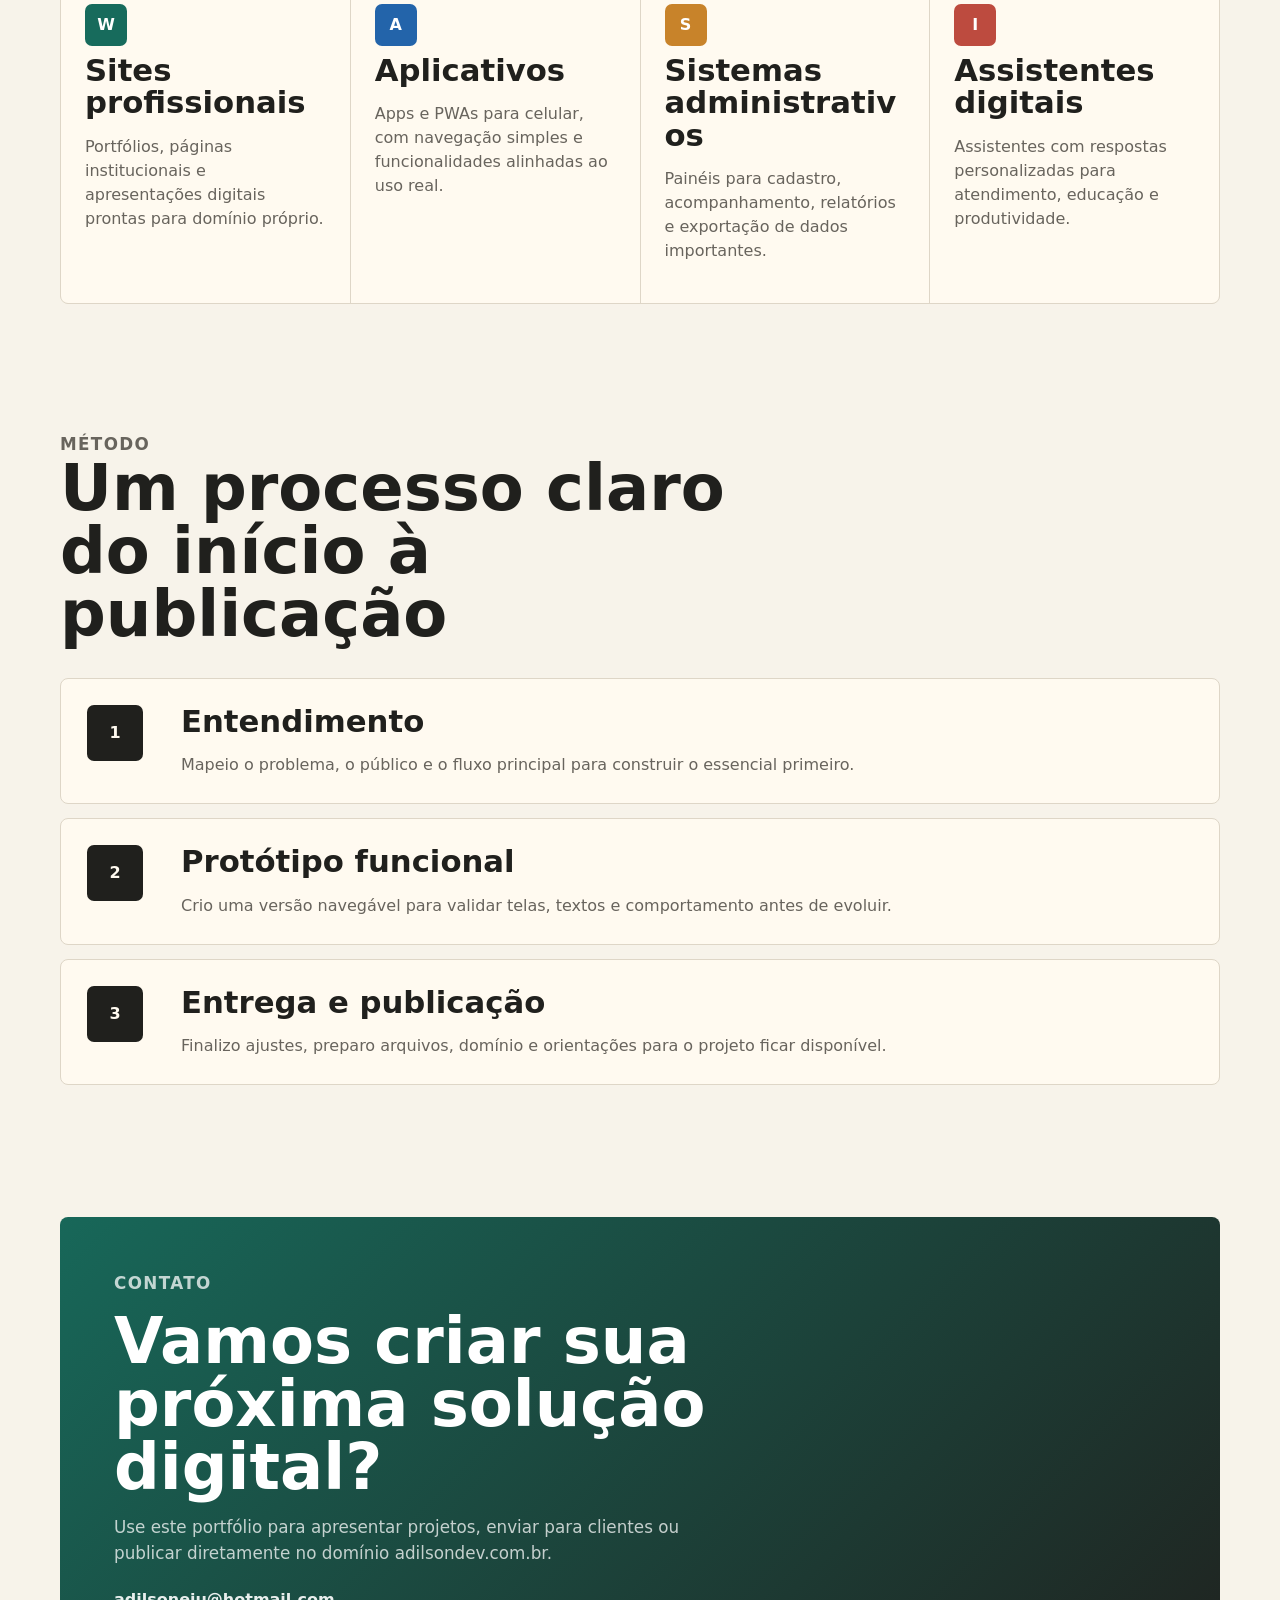
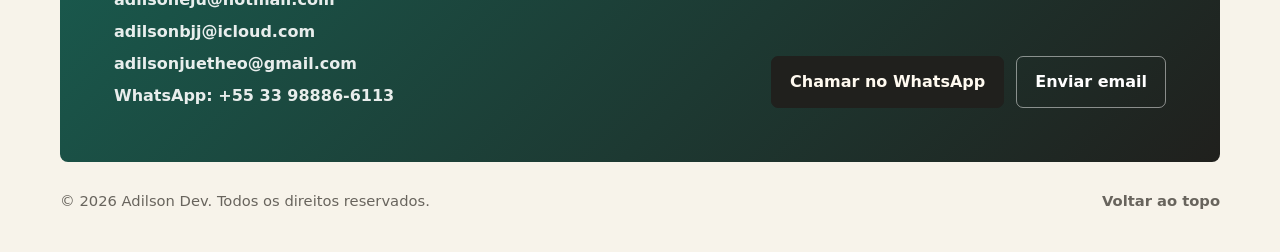
==== commit 0a39bafa: "Fix displayed WhatsApp number" ====
--- a/index.html
+++ b/index.html
@@ -12,7 +12,9 @@
     <meta property="og:description" content="Aplicativos e sistemas profissionais para escolas, igrejas, equipes e negócios locais.">
     <meta property="og:type" content="website">
     <meta property="og:url" content="https://adilsondev.com.br">
-    <link rel="icon" href="assets/agendamento-venancio-icon.png">
+    <meta property="og:image" content="https://www.adilsondev.com.br/assets/adilson-dev-icon.png">
+    <link rel="icon" type="image/png" href="assets/adilson-dev-icon.png">
+    <link rel="apple-touch-icon" href="assets/adilson-dev-icon.png">
     <link rel="stylesheet" href="styles.css">
   </head>
   <body>
@@ -271,7 +273,7 @@
             <a href="mailto:adilsoneju@hotmail.com">adilsoneju@hotmail.com</a>
             <a href="mailto:adilsonbjj@icloud.com">adilsonbjj@icloud.com</a>
             <a href="mailto:adilsonjuetheo@gmail.com">adilsonjuetheo@gmail.com</a>
-            <a href="tel:+5533988866113">WhatsApp: +55 33 98866-6113</a>
+            <a href="tel:+5533988866113">WhatsApp: +55 33 98886-6113</a>
           </div>
         </div>
         <div class="contact-actions reveal">
